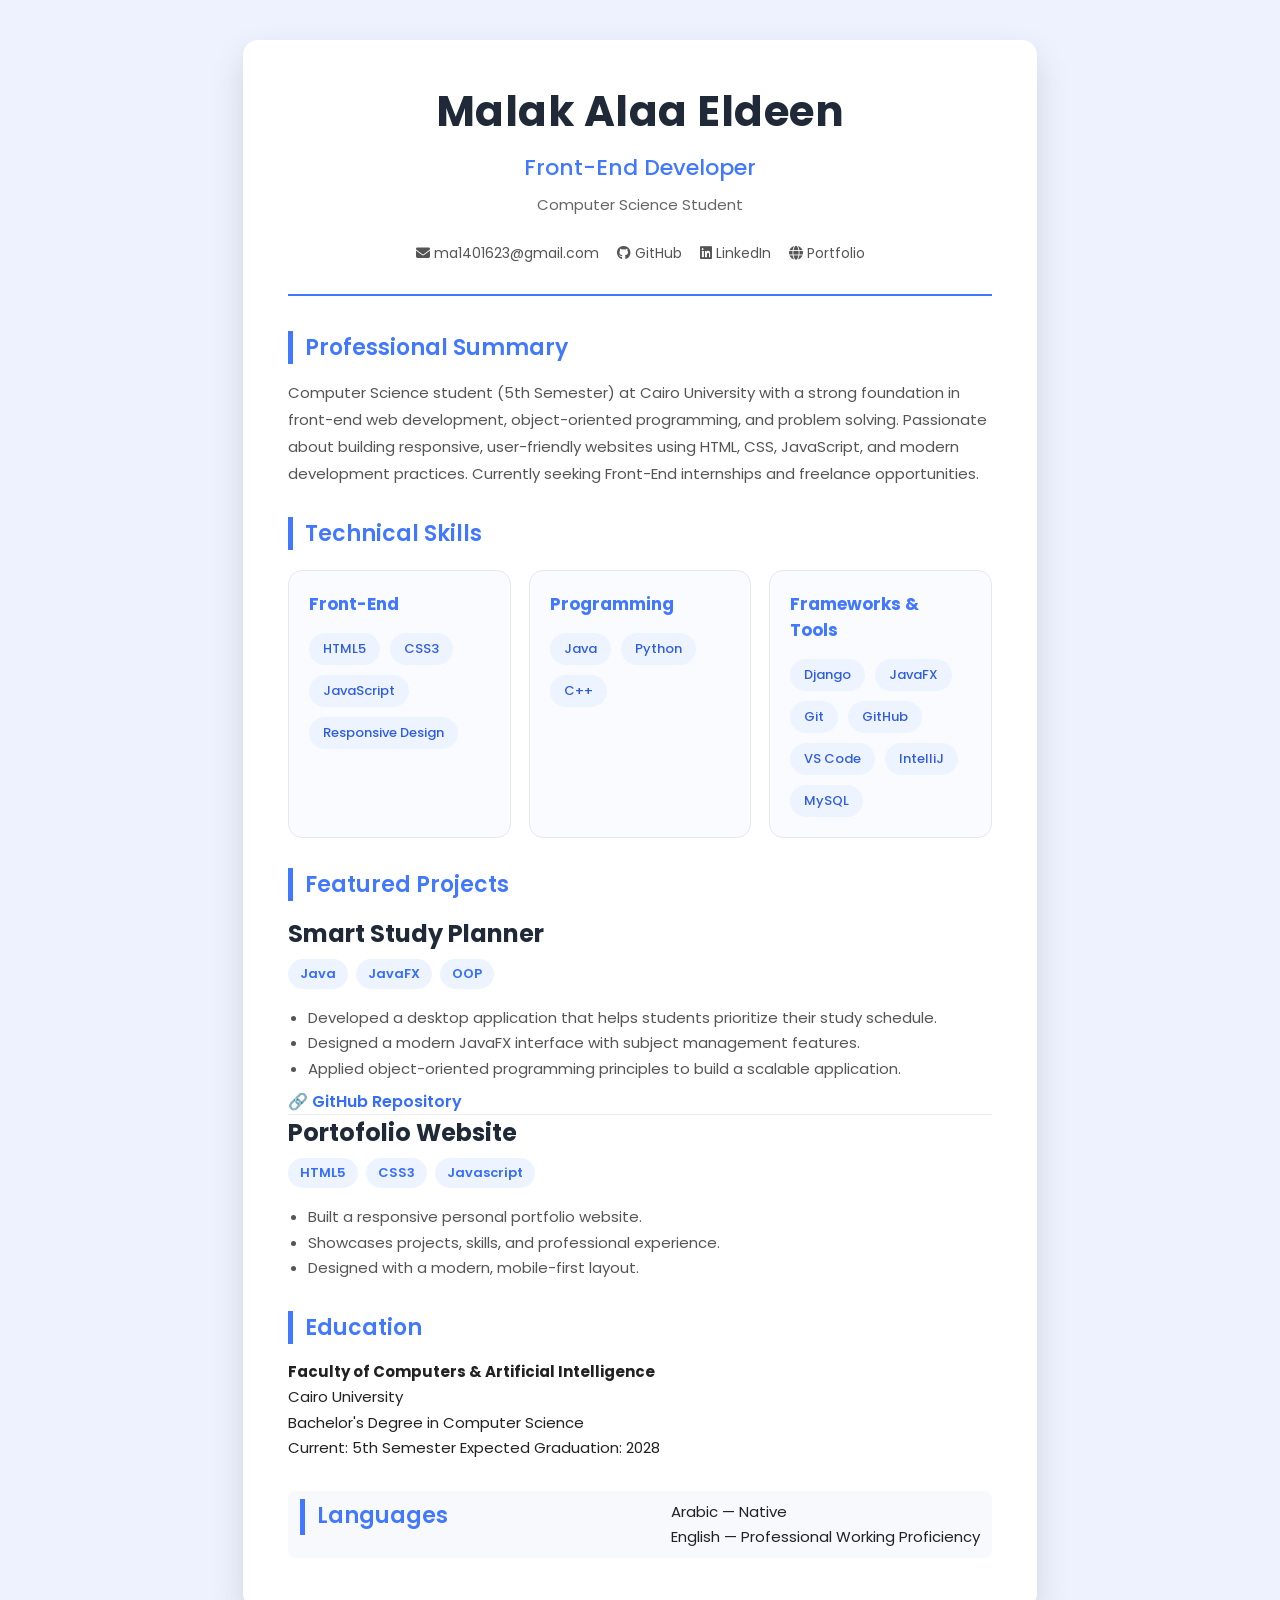
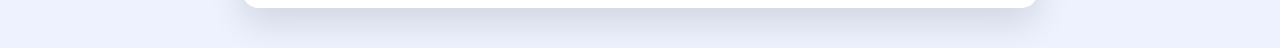
==== resume.html @ 8be7e8e5 "Added a resume, fixed the portfolio and changed styles" ====
<!DOCTYPE html>
<html lang="en">
    <head>
        <meta charset="UTF-8">
        <meta name="viewport" content="width=device-width, initial-scale=1.0">
        <title>Malak Alaa Eldeen  |  Resume</title>
        <link rel="preconnect" href="https://fonts.googleapis.com">
        <link rel="preconnect" href="https://fonts.gstatic.com" crossorigin>
        <link href="https://fonts.googleapis.com/css2?family=Poppins:wght@300;400;500;600;700&display=swap" rel="stylesheet">
        <link rel="stylesheet" href="https://cdnjs.cloudflare.com/ajax/libs/font-awesome/6.7.2/css/all.min.css">
        <link rel="stylesheet" href="css/resume.css">
    </head>

    <body>
        <div class="resume">
            
            <header>
                <h1>Malak Alaa Eldeen</h1>
                <h2>Front-End Developer</h2>
                <p>Computer Science Student</p>

               <div class="contact">

                    <a href="mailto:ma1401623@gmail.com">
                    <i class="fa-solid fa-envelope"></i>
                    ma1401623@gmail.com
                    </a>
                    <a href="https://github.com/malakaladen" target="_blank">
                    <i class="fa-brands fa-github"></i>
                    GitHub
                    </a>

                    <a href="https://www.linkedin.com/in/malak-alaa-806b21341/" target="_blank">
                    <i class="fa-brands fa-linkedin"></i>
                    LinkedIn
                    </a>

                    <a href="index.html">
                    <i class="fa-solid fa-globe"></i>
                    Portfolio
                    </a>

                </div>
            </header>

            <section class="summary">
                <h3>Professional Summary</h3>

                <p>
                  Computer Science student (5th Semester) at Cairo University with a strong foundation
                 in front-end web development, object-oriented programming, and problem solving.
                 Passionate about building responsive, user-friendly websites using HTML, CSS,
                 JavaScript, and modern development practices. Currently seeking Front-End internships
                 and freelance opportunities.
                  </p>

            </section>

            <section>

                <h3>Technical Skills</h3>

                <div class="skills">
                    <div class="skill-category">
                        <h4>Front-End</h4>
                        <div class="badges">
                            <span>HTML5</span>
                             <span>CSS3</span>
                            <span>JavaScript</span>
                            <span>Responsive Design</span>
                        </div>
                    </div>

                        <div class="skill-category">
                            <h4>Programming</h4>
                             <div class="badges">
                                <span>Java</span>
                                <span>Python</span>
                                <span>C++</span>
                            </div>
                        </div>

                    <div class="skill-category">
                        <h4>Frameworks & Tools</h4>
                        <div class="badges">
                            <span>Django</span>
                            <span>JavaFX</span>
                            <span>Git</span>
                            <span>GitHub</span>
                            <span>VS Code</span>
                            <span>IntelliJ</span>
                            <span>MySQL</span>
                        </div>
                    </div>
                </div>
            </section>

            <section>
                <h3>Featured Projects</h3>
                <div class="project">
                    <h4>Smart Study Planner</h4>
                    <div class="tech-stack">
                        <span>Java</span>
                        <span>JavaFX</span>
                        <span>OOP</span>
                    </div>

                    <ul>
                        <li>Developed a desktop application that helps students prioritize their study schedule.</li>
                        <li>Designed a modern JavaFX interface with subject management features.</li>
                        <li>Applied object-oriented programming principles to build a scalable application.</li>

                    </ul>
                    <a href="https://github.com/malakaladen/Study-planner" class="project-link"> 🔗 GitHub Repository </a>
                </div>

                <div class="project">
                    <h4>Portofolio Website</h4>
                    <div class="tech-stack">
                        <span>HTML5</span>
                        <span>CSS3</span>
                        <span>Javascript</span>
                    </div>

                    <ul>

                        <li>Built a responsive personal portfolio website.</li>
                        <li>Showcases projects, skills, and professional experience.</li>
                        <li>Designed with a modern, mobile-first layout.</li>

                    </ul>
                </div>

            </section>

            <section>

                <h3>Education</h3>

                <p><strong>Faculty of Computers & Artificial Intelligence</strong><br>Cairo University<br>Bachelor's Degree in Computer Science <br>Current: 5th Semester Expected Graduation: 2028

                </p>

            </section>

            <section>
                <div class="languages">

                <h3>Languages</h3>

                <p>Arabic — Native<br>English — Professional Working Proficiency</p>
                </div>
            </section>
        </div>
    </body>
</html>
---- css/resume.css ----
*{
    margin:0;
    padding:0;
    box-sizing: border-box;
}

body{
    font-family: 'poppins',sans-serif;
    background: #eef2ff;
    color: #222;
    padding: 40px;
}

h1{
    font-size: 42px;
    font-weight: 700;
    letter-spacing: .5px;
}

h2{
    font-size: 22px;
    font-weight: 500;
}

h3{
    font-size: 20px;
    font-weight: 600;
}

p,li{
    font-size: 15px;
    line-height: 1.7;
}

.resume{
    width:210mm;
    min-height: 297mm;
    margin:auto;
    background:white;
    border-radius: 15px;
    padding: 40px 45px;
    box-shadow: 0 15px 35px rgba(0, 0,0 , .12);
}
 
header{
    text-align: center;
    border-bottom: 2px solid #4178ff;
    padding-bottom: 30px;
    margin-bottom: 35px;
}

header h1{
    font-size: 42px;
    color:#1f2937;
}

header h2{
    color: #4178ff;
    font-size: 22px;
    margin: 8px 0;
}

header p{
    color: #666;
    margin-bottom: 25px;
}

.contact{
    display: flex;
    justify-content: center;
    gap:18px;
    flex-wrap: wrap;
    margin-top: 18px;
}

.contact a{
    color: #555;
    text-decoration: none;
    font-size: 14px;
    transition: .3s;
}

.contact a:hover{
    color: #4178ff;
}

section{
    margin-top: 30px;
}

section h3{
    color: #4178ff;
    margin-bottom: 15px;
    font-size: 22px;
    border-left:5px solid #4178ff;
    padding-left:12px;
}

.summary p{
    line-height:1.8;
    color: #555;
}

.skills{
    display: grid;
    grid-template-columns: repeat(3,1fr);
    gap:18px;
    margin-top: 20px;
}

.skill-category{
    background: #fafbff;
    padding: 20px;
    border-radius: 14px;
    border:1px solid #e4e8f0;
    transition: .3s ease;
}

.skill-category:hover{
    border-color: #4178ff;
    transform: translateY(-4px);
    box-shadow: 0 8px 20px rgba(65,120,255,.12);
}

.skill-category h4{
    color:#4178ff;
    font-size: 17px;
    margin-bottom:16px;
}

.badges{
    display: flex;
    flex-wrap: wrap;
    gap:10px;
}

.badges span{
    background: #eef4ff;
    color:#2f5de0;
    padding: 6px 14px;
    border-radius: 999px;
    font-size: 13px;
    font-weight: 500;
}

.project{
    padding-bottom: 18px 0;
    border-bottom: 1px solid #ececec;
}

.project:last-child{
    border: none;
}

.project h4{
    font-size: 24px;
    font-weight: 700;
    color: #1f2937;
    margin-bottom: 8px;
}

.stack{
    color: #4178ff;
    font-size: 14px;
    font-weight: 600;
    margin-bottom: 10px;
}

.project ul{
    margin-left: 20px;
    color:#555;
    line-height: 1.7;
}

.project-link{
    display: inline-block;
    margin-top: 8px;
    color: #356dff;
    font-weight: 600;
    text-decoration: none;
}

.project-link:hover{
    text-decoration: underline;
}

.tech-stack{
    display: flex;
    flex-wrap: wrap;
    gap:8px;
    margin:8px 0 16px;
}

.tech-stack span{
    background: #eef4ff;
    color: #356dff;
    padding: 5px 12px;
    border-radius: 50px;
    font-size: 13px;
    font-weight: 600;
}

.languages{
    display: flex;
    justify-content: space-between;
    margin-bottom: 10px;
    padding: 8px 12px;
    background: #f7f9fc;
    border-radius: 8px
}

@media (max-width:850px){
    .skills{
        grid-template-columns: 1fr;
    }
}

@media print{
    body{
        background:white;
        padding: 0;
    }
    
    .resume{
        width:100%;
        min-height: auto;
        margin:0;
        box-shadow: none;
        border-radius: 0;
        padding: 20px;
    }

    a{
        color:black;
        text-decoration: none;
    }
}
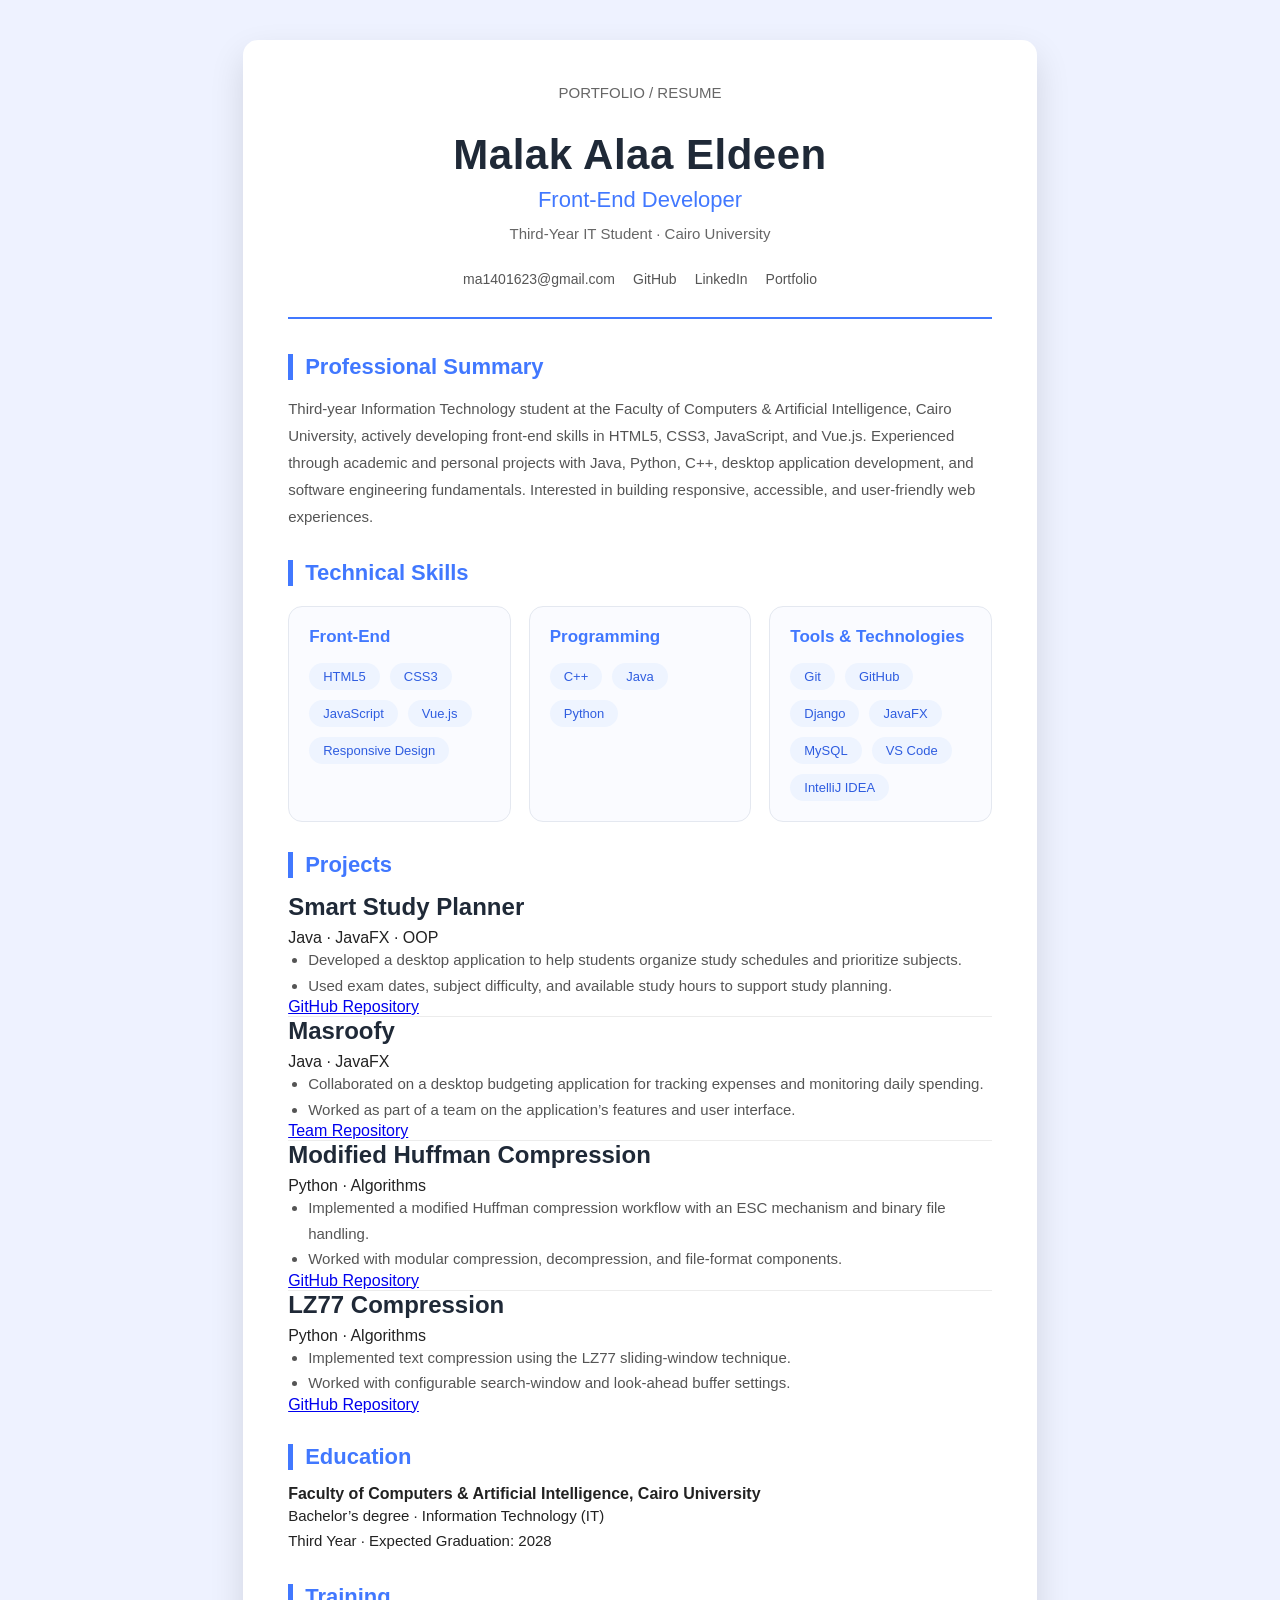
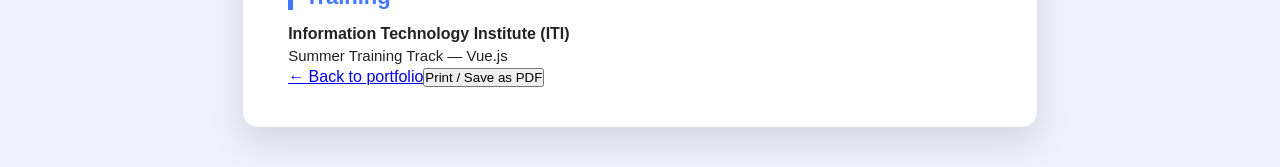
==== commit 96a3e840: "Update resume page for current IT profile and projects" ====
--- a/resume.html
+++ b/resume.html
@@ -1,156 +1,45 @@
-<!DOCTYPE html>
+<!doctype html>
 <html lang="en">
-    <head>
-        <meta charset="UTF-8">
-        <meta name="viewport" content="width=device-width, initial-scale=1.0">
-        <title>Malak Alaa Eldeen  |  Resume</title>
-        <link rel="preconnect" href="https://fonts.googleapis.com">
-        <link rel="preconnect" href="https://fonts.gstatic.com" crossorigin>
-        <link href="https://fonts.googleapis.com/css2?family=Poppins:wght@300;400;500;600;700&display=swap" rel="stylesheet">
-        <link rel="stylesheet" href="https://cdnjs.cloudflare.com/ajax/libs/font-awesome/6.7.2/css/all.min.css">
-        <link rel="stylesheet" href="css/resume.css">
-    </head>
+<head>
+  <meta charset="UTF-8" />
+  <meta name="viewport" content="width=device-width, initial-scale=1.0" />
+  <meta name="description" content="Resume of Malak Alaa Eldeen, third-year IT student and aspiring Front-End Developer." />
+  <title>Malak Alaa Eldeen | Resume</title>
+  <link rel="preconnect" href="https://fonts.googleapis.com" />
+  <link rel="preconnect" href="https://fonts.gstatic.com" crossorigin />
+  <link href="https://fonts.googleapis.com/css2?family=DM+Sans:wght@400;500;600;700&family=Space+Grotesk:wght@500;600;700&display=swap" rel="stylesheet" />
+  <link rel="stylesheet" href="css/resume.css" />
+</head>
+<body>
+  <main class="resume">
+    <header class="resume-header">
+      <div><p class="eyebrow">PORTFOLIO / RESUME</p><h1>Malak Alaa Eldeen</h1><h2>Front-End Developer</h2><p class="location">Third-Year IT Student · Cairo University</p></div>
+      <div class="contact">
+        <a href="mailto:ma1401623@gmail.com">ma1401623@gmail.com</a>
+        <a href="https://github.com/malakaladen" target="_blank" rel="noopener noreferrer">GitHub</a>
+        <a href="https://www.linkedin.com/in/malak-alaa-806b21341/" target="_blank" rel="noopener noreferrer">LinkedIn</a>
+        <a href="index.html">Portfolio</a>
+      </div>
+    </header>
 
-    <body>
-        <div class="resume">
-            
-            <header>
-                <h1>Malak Alaa Eldeen</h1>
-                <h2>Front-End Developer</h2>
-                <p>Computer Science Student</p>
+    <section class="summary"><h3>Professional Summary</h3><p>Third-year Information Technology student at the Faculty of Computers & Artificial Intelligence, Cairo University, actively developing front-end skills in HTML5, CSS3, JavaScript, and Vue.js. Experienced through academic and personal projects with Java, Python, C++, desktop application development, and software engineering fundamentals. Interested in building responsive, accessible, and user-friendly web experiences.</p></section>
 
-               <div class="contact">
+    <section><h3>Technical Skills</h3><div class="skills">
+      <div class="skill-category"><h4>Front-End</h4><div class="badges"><span>HTML5</span><span>CSS3</span><span>JavaScript</span><span>Vue.js</span><span>Responsive Design</span></div></div>
+      <div class="skill-category"><h4>Programming</h4><div class="badges"><span>C++</span><span>Java</span><span>Python</span></div></div>
+      <div class="skill-category"><h4>Tools & Technologies</h4><div class="badges"><span>Git</span><span>GitHub</span><span>Django</span><span>JavaFX</span><span>MySQL</span><span>VS Code</span><span>IntelliJ IDEA</span></div></div>
+    </div></section>
 
-                    <a href="mailto:ma1401623@gmail.com">
-                    <i class="fa-solid fa-envelope"></i>
-                    ma1401623@gmail.com
-                    </a>
-                    <a href="https://github.com/malakaladen" target="_blank">
-                    <i class="fa-brands fa-github"></i>
-                    GitHub
-                    </a>
+    <section><h3>Projects</h3>
+      <article class="project"><div class="project-heading"><h4>Smart Study Planner</h4><span>Java · JavaFX · OOP</span></div><ul><li>Developed a desktop application to help students organize study schedules and prioritize subjects.</li><li>Used exam dates, subject difficulty, and available study hours to support study planning.</li></ul><a href="https://github.com/malakaladen/Study-planner">GitHub Repository</a></article>
+      <article class="project"><div class="project-heading"><h4>Masroofy</h4><span>Java · JavaFX</span></div><ul><li>Collaborated on a desktop budgeting application for tracking expenses and monitoring daily spending.</li><li>Worked as part of a team on the application’s features and user interface.</li></ul><a href="https://github.com/ROMA-129/Masroofy">Team Repository</a></article>
+      <article class="project"><div class="project-heading"><h4>Modified Huffman Compression</h4><span>Python · Algorithms</span></div><ul><li>Implemented a modified Huffman compression workflow with an ESC mechanism and binary file handling.</li><li>Worked with modular compression, decompression, and file-format components.</li></ul><a href="https://github.com/malakaladen/ModifiedHuffman">GitHub Repository</a></article>
+      <article class="project"><div class="project-heading"><h4>LZ77 Compression</h4><span>Python · Algorithms</span></div><ul><li>Implemented text compression using the LZ77 sliding-window technique.</li><li>Worked with configurable search-window and look-ahead buffer settings.</li></ul><a href="https://github.com/malakaladen/Lz-77_Implementaion">GitHub Repository</a></article>
+    </section>
 
-                    <a href="https://www.linkedin.com/in/malak-alaa-806b21341/" target="_blank">
-                    <i class="fa-brands fa-linkedin"></i>
-                    LinkedIn
-                    </a>
-
-                    <a href="index.html">
-                    <i class="fa-solid fa-globe"></i>
-                    Portfolio
-                    </a>
-
-                </div>
-            </header>
-
-            <section class="summary">
-                <h3>Professional Summary</h3>
-
-                <p>
-                  Computer Science student (5th Semester) at Cairo University with a strong foundation
-                 in front-end web development, object-oriented programming, and problem solving.
-                 Passionate about building responsive, user-friendly websites using HTML, CSS,
-                 JavaScript, and modern development practices. Currently seeking Front-End internships
-                 and freelance opportunities.
-                  </p>
-
-            </section>
-
-            <section>
-
-                <h3>Technical Skills</h3>
-
-                <div class="skills">
-                    <div class="skill-category">
-                        <h4>Front-End</h4>
-                        <div class="badges">
-                            <span>HTML5</span>
-                             <span>CSS3</span>
-                            <span>JavaScript</span>
-                            <span>Responsive Design</span>
-                        </div>
-                    </div>
-
-                        <div class="skill-category">
-                            <h4>Programming</h4>
-                             <div class="badges">
-                                <span>Java</span>
-                                <span>Python</span>
-                                <span>C++</span>
-                            </div>
-                        </div>
-
-                    <div class="skill-category">
-                        <h4>Frameworks & Tools</h4>
-                        <div class="badges">
-                            <span>Django</span>
-                            <span>JavaFX</span>
-                            <span>Git</span>
-                            <span>GitHub</span>
-                            <span>VS Code</span>
-                            <span>IntelliJ</span>
-                            <span>MySQL</span>
-                        </div>
-                    </div>
-                </div>
-            </section>
-
-            <section>
-                <h3>Featured Projects</h3>
-                <div class="project">
-                    <h4>Smart Study Planner</h4>
-                    <div class="tech-stack">
-                        <span>Java</span>
-                        <span>JavaFX</span>
-                        <span>OOP</span>
-                    </div>
-
-                    <ul>
-                        <li>Developed a desktop application that helps students prioritize their study schedule.</li>
-                        <li>Designed a modern JavaFX interface with subject management features.</li>
-                        <li>Applied object-oriented programming principles to build a scalable application.</li>
-
-                    </ul>
-                    <a href="https://github.com/malakaladen/Study-planner" class="project-link"> 🔗 GitHub Repository </a>
-                </div>
-
-                <div class="project">
-                    <h4>Portofolio Website</h4>
-                    <div class="tech-stack">
-                        <span>HTML5</span>
-                        <span>CSS3</span>
-                        <span>Javascript</span>
-                    </div>
-
-                    <ul>
-
-                        <li>Built a responsive personal portfolio website.</li>
-                        <li>Showcases projects, skills, and professional experience.</li>
-                        <li>Designed with a modern, mobile-first layout.</li>
-
-                    </ul>
-                </div>
-
-            </section>
-
-            <section>
-
-                <h3>Education</h3>
-
-                <p><strong>Faculty of Computers & Artificial Intelligence</strong><br>Cairo University<br>Bachelor's Degree in Computer Science <br>Current: 5th Semester Expected Graduation: 2028
-
-                </p>
-
-            </section>
-
-            <section>
-                <div class="languages">
-
-                <h3>Languages</h3>
-
-                <p>Arabic — Native<br>English — Professional Working Proficiency</p>
-                </div>
-            </section>
-        </div>
-    </body>
+    <section><h3>Education</h3><div class="education"><strong>Faculty of Computers & Artificial Intelligence, Cairo University</strong><p>Bachelor’s degree · Information Technology (IT)</p><p>Third Year · Expected Graduation: 2028</p></div></section>
+    <section><h3>Training</h3><div class="education"><strong>Information Technology Institute (ITI)</strong><p>Summer Training Track — Vue.js</p></div></section>
+    <footer><a href="index.html">← Back to portfolio</a><button type="button" onclick="window.print()">Print / Save as PDF</button></footer>
+  </main>
+</body>
 </html>
